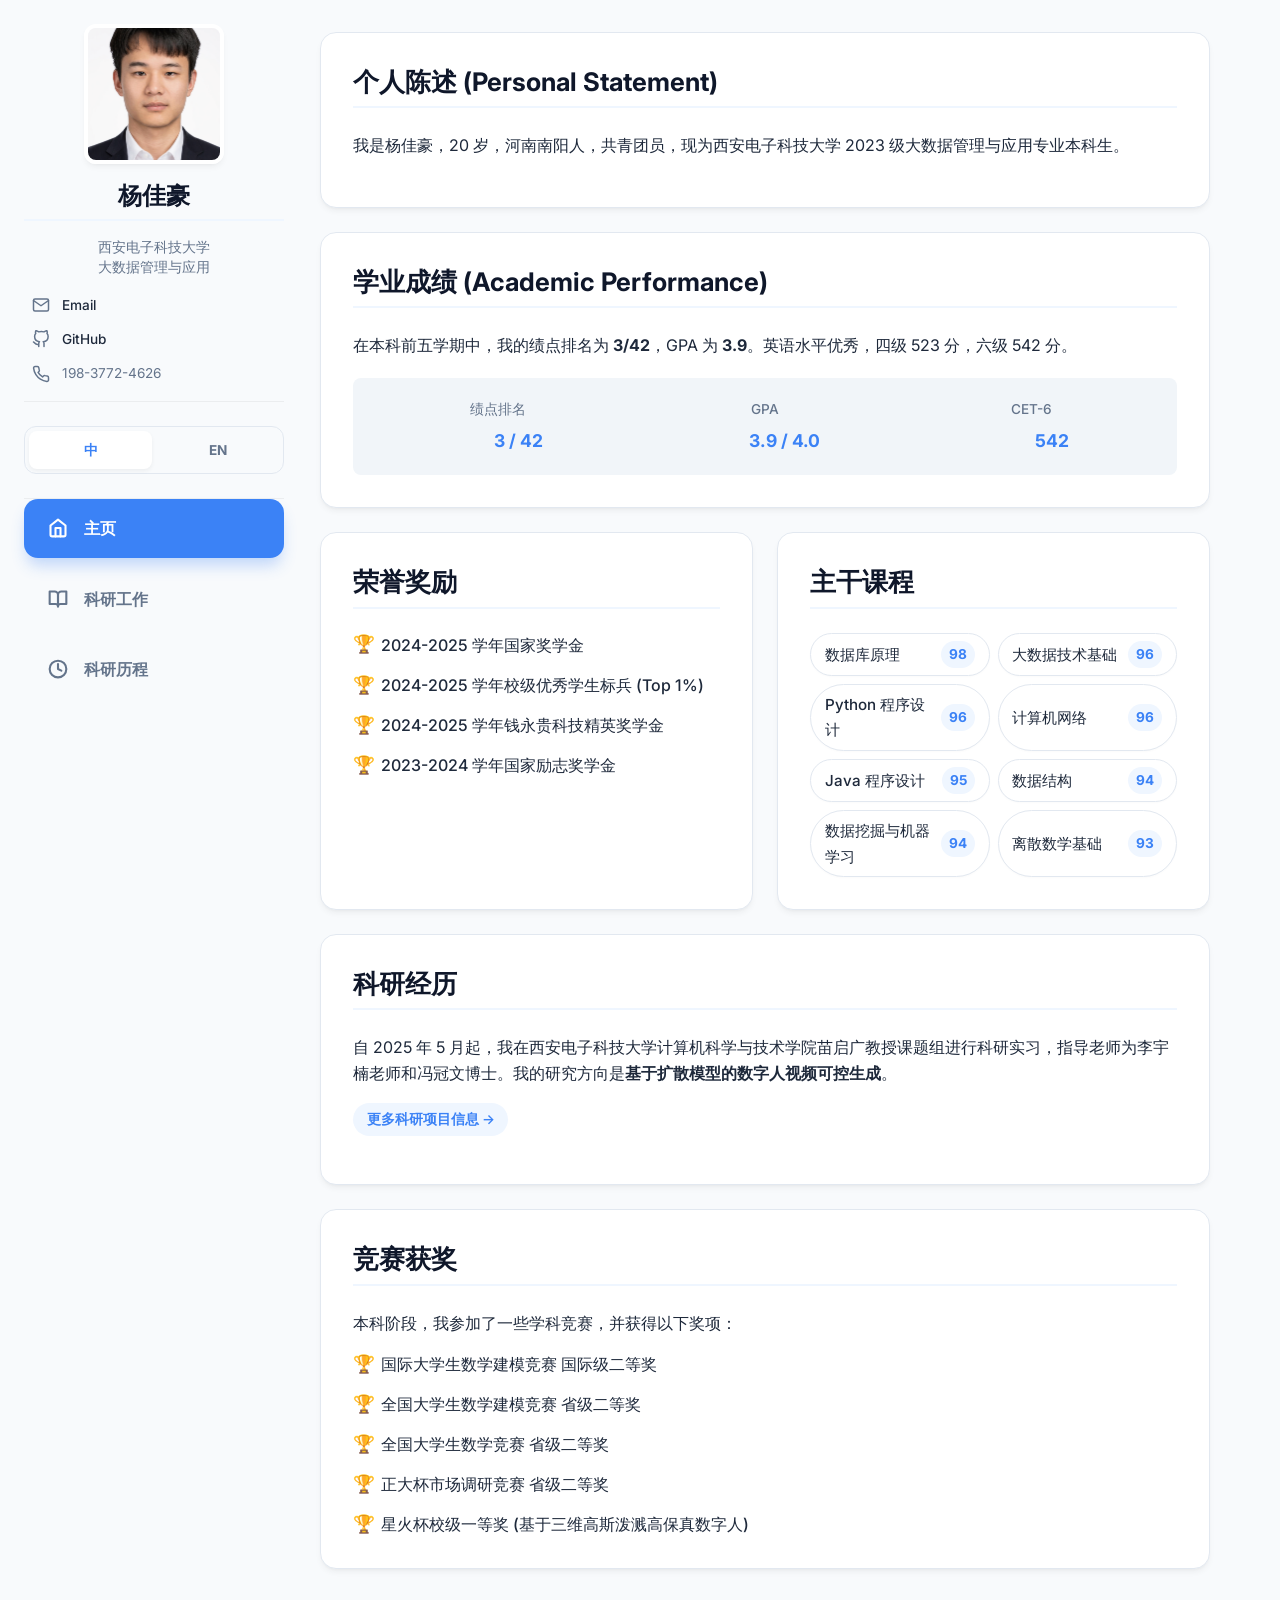
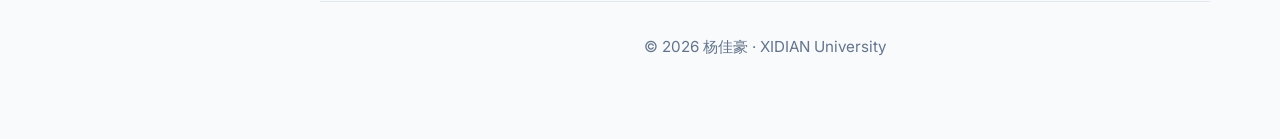
==== index.html @ 4c482006 "Simplify competition introduction text" ====
<!DOCTYPE html>
<html lang="zh-CN">

<head>
  <meta charset="UTF-8">
  <meta name="viewport" content="width=device-width, initial-scale=1.0">
  <meta name="description" content="杨佳豪 (Jiahao Yang) 的个人主页 - 西安电子科技大学本科生，研究方向：扩散模型与数字人生成。">
  <title>杨佳豪 (Jiahao Yang) | 个人主页</title>
  <link rel="icon" href="assets/images/favicon.ico" type="image/x-icon">
  <!-- Google Fonts -->
  <link rel="preconnect" href="https://fonts.googleapis.com">
  <link rel="preconnect" href="https://fonts.gstatic.com" crossorigin>
  <link href="https://fonts.googleapis.com/css2?family=Inter:wght@400;500;600;700;800&display=swap" rel="stylesheet">
  <link rel="stylesheet" href="assets/css/style.css">
</head>

<body>
  <div class="page">
    <header class="site-header">
      <nav class="navbar" aria-label="主导航">
        <div class="sidebar-profile">
          <div class="sidebar-photo">
            <img src="assets/images/my_photo.png" alt="杨佳豪 (Jiahao Yang)">
          </div>
          <h2 class="sidebar-name">
            <span lang="zh-CN">杨佳豪</span>
            <span lang="en">Jiahao Yang</span>
          </h2>
          <div class="sidebar-title">
            <span lang="zh-CN">西安电子科技大学<br>大数据管理与应用</span>
            <span lang="en">XIDIAN University<br>Big Data Management and Application</span>
          </div>

          <ul class="sidebar-contact">
            <li>
              <svg viewBox="0 0 24 24" fill="none" stroke="currentColor" stroke-width="2" stroke-linecap="round"
                stroke-linejoin="round">
                <path d="M4 4h16c1.1 0 2 .9 2 2v12c0 1.1-.9 2-2 2H4c-1.1 0-2-.9-2-2V6c0-1.1.9-2 2-2z"></path>
                <polyline points="22,6 12,13 2,6"></polyline>
              </svg>
              <a href="mailto:jhyang2369@stu.xidian.edu.cn">Email</a>
            </li>
            <li>
              <svg viewBox="0 0 24 24" fill="none" stroke="currentColor" stroke-width="2" stroke-linecap="round"
                stroke-linejoin="round">
                <path
                  d="M9 19c-5 1.5-5-2.5-7-3m14 6v-3.87a3.37 3.37 0 0 0-.94-2.61c3.14-.35 6.44-1.54 6.44-7A5.44 5.44 0 0 0 20 4.77 5.07 5.07 0 0 0 19.91 1S18.73.65 16 2.48a13.38 13.38 0 0 0-7 0C6.27.65 5.09 1 5.09 1A5.07 5.07 0 0 0 5 4.77a5.44 5.44 0 0 0-1.5 3.78c0 5.42 3.3 6.61 6.44 7A3.37 3.37 0 0 0 9 18.13V22">
                </path>
              </svg>
              <a href="https://github.com/Seeeeeeeeeeeea" target="_blank">GitHub</a>
            </li>
            <li>
              <svg viewBox="0 0 24 24" fill="none" stroke="currentColor" stroke-width="2" stroke-linecap="round"
                stroke-linejoin="round">
                <path
                  d="M22 16.92v3a2 2 0 0 1-2.18 2 19.79 19.79 0 0 1-8.63-3.07 19.5 19.5 0 0 1-6-6 19.79 19.79 0 0 1-3.07-8.67A2 2 0 0 1 4.11 2h3a2 2 0 0 1 2 1.72 12.81 12.81 0 0 0 .62 2.81 2 2 0 0 1-.45 2.11L8.09 9.91a16 16 0 0 0 6 6l1.27-1.27a2 2 0 0 1 2.11-.45 12.84 12.84 0 0 0 2.81.62A2 2 0 0 1 22 16.92z">
                </path>
              </svg>
              <span>198-3772-4626</span>
            </li>
          </ul>

          <div class="lang-toggle-wrapper">
            <div class="lang-toggle">
              <div class="lang-option active" data-lang="zh-CN">中</div>
              <div class="lang-option" data-lang="en">EN</div>
            </div>
          </div>
        </div>

        <button class="nav-toggle" type="button" aria-expanded="false" aria-controls="primary-menu">
          <span class="sr-only">Toggle menu</span>
          <span class="nav-toggle-line"></span>
          <span class="nav-toggle-line"></span>
          <span class="nav-toggle-line"></span>
        </button>

        <ul class="nav-menu" id="primary-menu">
          <li>
            <a href="index.html" aria-current="page">
              <svg viewBox="0 0 24 24" fill="none" stroke="currentColor" stroke-width="2" stroke-linecap="round"
                stroke-linejoin="round">
                <path d="M3 9l9-7 9 7v11a2 2 0 0 1-2 2H5a2 2 0 0 1-2-2z"></path>
                <polyline points="9 22 9 12 15 12 15 22"></polyline>
              </svg>
              <span lang="zh-CN">主页</span><span lang="en">Home</span>
            </a>
          </li>
          <li>
            <a href="research.html">
              <svg viewBox="0 0 24 24" fill="none" stroke="currentColor" stroke-width="2" stroke-linecap="round"
                stroke-linejoin="round">
                <path d="M2 3h6a4 4 0 0 1 4 4v14a3 3 0 0 0-3-3H2z"></path>
                <path d="M22 3h-6a4 4 0 0 0-4 4v14a3 3 0 0 1 3-3h7z"></path>
              </svg>
              <span lang="zh-CN">科研工作</span><span lang="en">Research</span>
            </a>
          </li>
          <li>
            <a href="journey.html">
              <svg viewBox="0 0 24 24" fill="none" stroke="currentColor" stroke-width="2" stroke-linecap="round"
                stroke-linejoin="round">
                <circle cx="12" cy="12" r="10"></circle>
                <polyline points="12 6 12 12 16 14"></polyline>
              </svg>
              <span lang="zh-CN">科研历程</span><span lang="en">Journey</span>
            </a>
          </li>
        </ul>
      </nav>
    </header>

    <main>
      <!-- Statement / Intro -->
      <section class="card">
        <h2 lang="zh-CN">个人陈述 (Personal Statement)</h2>
        <h2 lang="en">Personal Statement</h2>

        <div lang="zh-CN">
          <p>我是杨佳豪，20 岁，河南南阳人，共青团员，现为西安电子科技大学 2023 级大数据管理与应用专业本科生。</p>
        </div>
        <div lang="en">
          <p>I am Jiahao Yang, a 20-year-old student from Nanyang, Henan, and a proud member of the Communist Youth
            League. I am currently an undergraduate student in the Class of 2023, majoring in Big Data Management and
            Application at XIDIAN University.</p>
        </div>
      </section>

      <!-- Academic Performance -->
      <section class="card">
        <h2 lang="zh-CN">学业成绩 (Academic Performance)</h2>
        <h2 lang="en">Academic Performance</h2>

        <div lang="zh-CN">
          <p>在本科前五学期中，我的绩点排名为 <strong>3/42</strong>，GPA 为 <strong>3.9</strong>。英语水平优秀，四级 523 分，六级 542 分。</p>
        </div>
        <div lang="en">
          <p>During my first five semesters, I ranked <strong>3rd out of 42</strong> students in my major, with a GPA of
            <strong>3.9</strong>. I have demonstrated strong English proficiency with scores of 523 in CET-4 and 542 in
            CET-6.</p>
        </div>

        <dl class="metric-list">
          <div>
            <dt lang="zh-CN">绩点排名</dt>
            <dt lang="en">Ranking</dt>
            <dd>3 / 42</dd>
          </div>
          <div>
            <dt lang="zh-CN">GPA</dt>
            <dt lang="en">GPA</dt>
            <dd>3.9 / 4.0</dd>
          </div>
          <div>
            <dt lang="zh-CN">CET-6</dt>
            <dt lang="en">CET-6</dt>
            <dd>542</dd>
          </div>
        </dl>
      </section>

      <div class="grid-layout">
        <!-- Honors -->
        <section class="card">
          <h2 lang="zh-CN">荣誉奖励</h2>
          <h2 lang="en">Honors & Awards</h2>
          <ul class="icon-list">
            <li>
              <span lang="zh-CN">2024-2025 学年国家奖学金</span>
              <span lang="en">National Scholarship (2024-2025)</span>
            </li>
            <li>
              <span lang="zh-CN">2024-2025 学年校级优秀学生标兵 (Top 1%)</span>
              <span lang="en">Outstanding Student Exemplar (Top 1%, 2024-2025)</span>
            </li>
            <li>
              <span lang="zh-CN">2024-2025 学年钱永贵科技精英奖学金</span>
              <span lang="en">Qian Yonggui Science & Tech Elite Scholarship</span>
            </li>
            <li>
              <span lang="zh-CN">2023-2024 学年国家励志奖学金</span>
              <span lang="en">National Encouragement Scholarship (2023-2024)</span>
            </li>
          </ul>
        </section>

        <!-- Courses -->
        <section class="card">
          <h2 lang="zh-CN">主干课程</h2>
          <h2 lang="en">Core Courses</h2>
          <ul class="highlight-tags" style="display: grid; grid-template-columns: 1fr 1fr; gap: 0.5rem;">
            <li><span lang="zh-CN">数据库原理</span><span lang="en">Principles of Database Systems</span> <span class="score">98</span></li>
            <li><span lang="zh-CN">大数据技术基础</span><span lang="en">Fundamentals of Big Data Technology</span> <span class="score">96</span></li>
            <li><span lang="zh-CN">Python 程序设计</span><span lang="en">Python Programming</span> <span class="score">96</span></li>
            <li><span lang="zh-CN">计算机网络</span><span lang="en">Computer Networks</span> <span class="score">96</span></li>
            <li><span lang="zh-CN">Java 程序设计</span><span lang="en">Java Programming</span> <span class="score">95</span></li>
            <li><span lang="zh-CN">数据结构</span><span lang="en">Data Structures</span> <span class="score">94</span></li>
            <li><span lang="zh-CN">数据挖掘与机器学习</span><span lang="en">Data Mining and Machine Learning</span> <span class="score">94</span></li>
            <li><span lang="zh-CN">离散数学基础</span><span lang="en">Fundamentals of Discrete Mathematics</span> <span class="score">93</span></li>
          </ul>
        </section>
      </div>

      <!-- Research -->
      <section class="card">
        <h2 lang="zh-CN">科研经历</h2>
        <h2 lang="en">Research Experience</h2>
        <div lang="zh-CN">
          <p>自 2025 年 5 月起，我在西安电子科技大学计算机科学与技术学院苗启广教授课题组进行科研实习，指导老师为李宇楠老师和冯冠文博士。我的研究方向是<strong>基于扩散模型的数字人视频可控生成</strong>。</p>
          <a href="research.html" class="badge">更多科研项目信息 →</a>
        </div>
        <div lang="en">
          <p>Since May 2025, I have been conducting research as an intern in Professor Qiguang Miao's research group at
            the School of Computer Science and Technology, XIDIAN University. Under the guidance of Mr. Yunan Li and Dr.
            Guanwen Feng, my research focuses on <strong>controllable digital human video generation based on diffusion models</strong>.
          </p>
          <a href="research.html" class="badge">More Research Projects →</a>
        </div>
      </section>

      <!-- Competitions -->
      <section class="card">
        <h2 lang="zh-CN">竞赛获奖</h2>
        <h2 lang="en">Competitions</h2>
        <div lang="zh-CN">
          <p>本科阶段，我参加了一些学科竞赛，并获得以下奖项：</p>
        </div>
        <div lang="en">
          <p>During my undergraduate studies, I have participated in several academic competitions and received the following awards:</p>
        </div>
        <ul class="icon-list">
          <li>
            <span lang="zh-CN">国际大学生数学建模竞赛 国际级二等奖</span>
            <span lang="en">MCM/ICM - Honorable Mention</span>
          </li>
          <li>
            <span lang="zh-CN">全国大学生数学建模竞赛 省级二等奖</span>
            <span lang="en">CUMCM - Second Prize (Provincial)</span>
          </li>
          <li>
            <span lang="zh-CN">全国大学生数学竞赛 省级二等奖</span>
            <span lang="en">National Undergraduate Mathematics Competition - Second Prize (Provincial)</span>
          </li>
          <li>
            <span lang="zh-CN">正大杯市场调研竞赛 省级二等奖</span>
            <span lang="en">"Zhengda Cup" Market Research Competition - Second Prize (Provincial)</span>
          </li>
          <li>
            <span lang="zh-CN">星火杯校级一等奖 (基于三维高斯泼溅高保真数字人)</span>
            <span lang="en">"Spark Cup" First Prize (High-fidelity Digital Human based on 3DGS)</span>
          </li>
        </ul>
      </section>
    </main>

    <footer class="site-footer">
      <p>&copy; <span id="current-year">2026</span> <span lang="zh-CN">杨佳豪</span><span lang="en">Jiahao Yang</span> ·
        XIDIAN University</p>
    </footer>
  </div>

  <script src="assets/js/main.js"></script>
</body>

</html>
---- assets/css/style.css ----
:root {
  --color-bg: #f8fafc;
  --color-paper: #ffffff;
  --color-text: #1e293b;
  --color-muted: #64748b;
  --color-border: #e2e8f0;
  --color-link: #2563eb;
  --color-link-hover: #1d4ed8;
  --color-soft: #f1f5f9;
  --color-accent: #3b82f6;
  --color-accent-light: #eff6ff;
  --font-sans: "Inter", -apple-system, BlinkMacSystemFont, "Segoe UI", "PingFang SC", "Microsoft YaHei", sans-serif;
  --container-width: 1400px;
  --radius: 16px;
  --radius-sm: 8px;
  --shadow: 0 4px 6px -1px rgb(0 0 0 / 0.05), 0 2px 4px -2px rgb(0 0 0 / 0.05);
  --shadow-hover: 0 10px 15px -3px rgb(0 0 0 / 0.1), 0 4px 6px -4px rgb(0 0 0 / 0.1);
  --transition: all 0.3s cubic-bezier(0.4, 0, 0.2, 1);
}

/* Language Switching */
[lang="en"], [lang="en-US"] { display: none !important; }
body.lang-en [lang="en"], body.lang-en [lang="en-US"] { display: initial !important; }
body.lang-en [lang="zh-CN"] { display: none !important; }

/* Global SVG defaults */
svg {
  width: 1.25rem;
  height: 1.25rem;
  vertical-align: middle;
  flex-shrink: 0;
  stroke-width: 2;
}

.lang-toggle-wrapper {
  width: 100%;
  margin-top: auto;
  padding-top: 1.5rem;
  border-top: 1px solid rgba(0, 0, 0, 0.05);
}

.lang-toggle {
  display: flex;
  background: var(--color-bg);
  padding: 4px;
  border-radius: 12px;
  gap: 4px;
  cursor: pointer;
  border: 1px solid var(--color-border);
}

.lang-option {
  flex: 1;
  padding: 8px 12px;
  border-radius: 8px;
  font-size: 0.85rem;
  font-weight: 700;
  text-align: center;
  transition: var(--transition);
  color: var(--color-muted);
  min-width: 45px;
}

.lang-option.active {
  background: var(--color-paper);
  color: var(--color-accent);
  box-shadow: 0 2px 4px rgba(0, 0, 0, 0.05);
}

* {
  box-sizing: border-box;
}

html {
  scroll-behavior: smooth;
}

body {
  margin: 0;
  background: var(--color-bg);
  color: var(--color-text);
  font-family: var(--font-sans);
  font-size: 16px;
  line-height: 1.65;
}

a {
  color: var(--color-link);
  text-decoration: none;
  transition: var(--transition);
}

a:hover {
  color: var(--color-link-hover);
}

h1, h2, h3 {
  margin: 0;
  line-height: 1.3;
  font-weight: 700;
  color: #0f172a;
}

h1 { font-size: 2.25rem; letter-spacing: -0.02em; }
h2 { font-size: 1.6rem; margin-bottom: 1.5rem; border-bottom: 2px solid var(--color-accent-light); padding-bottom: 0.5rem; display: inline-block; width: 100%; }
h3 { font-size: 1.25rem; color: var(--color-accent); margin-bottom: 1rem; }

p { margin: 0 0 1rem; }

ul, dl, figure { margin: 0; padding: 0; }

img {
  display: block;
  max-width: 100%;
}

.page {
  margin-left: 280px;
  width: calc(100% - 310px);
  max-width: var(--container-width);
  padding: 2rem 2.5rem 4rem;
}

.sr-only {
  position: absolute;
  width: 1px;
  height: 1px;
  padding: 0;
  margin: -1px;
  overflow: hidden;
  clip: rect(0, 0, 0, 0);
  border: 0;
}

/* Card Style */
.card {
  background: var(--color-paper);
  border: 1px solid var(--color-border);
  border-radius: var(--radius);
  padding: 2rem;
  box-shadow: var(--shadow);
  margin-bottom: 1.5rem;
  transition: var(--transition);
  animation: fadeIn 0.6s ease-out both;
}

@keyframes fadeIn {
  from { opacity: 0; transform: translateY(10px); }
  to { opacity: 1; transform: translateY(0); }
}

.hover-card:hover {
  transform: translateY(-2px);
  box-shadow: var(--shadow-hover);
  border-color: #cbd5e1;
}

/* Sidebar Layout & Header */
.site-header {
  position: fixed;
  left: 1.5rem;
  top: 1.5rem;
  bottom: 1.5rem;
  width: 260px;
  z-index: 100;
  transition: var(--transition);
}

  align-items: stretch; /* Stretch children to fill width */
  justify-content: flex-start;
  overflow-y: auto;
  scrollbar-width: none; /* Hide for Firefox */
  -ms-overflow-style: none; /* Hide for IE/Edge */
  gap: 2rem; /* Consistent spacing between sections */
}

.navbar::-webkit-scrollbar {
  display: none; /* Hide for Chrome/Safari */
}

/* Sidebar Profile */
.sidebar-profile {
  text-align: center;
  width: 100%;
  margin-bottom: 0;
  padding-bottom: 1.5rem;
  border-bottom: 1px solid rgba(0, 0, 0, 0.05);
  display: flex;
  flex-direction: column;
  gap: 1rem;
}

.sidebar-photo {
  width: 140px;
  height: 140px;
  margin: 0 auto;
  border-radius: 12px;
  border: 4px solid #fff;
  box-shadow: var(--shadow);
  overflow: hidden;
  transition: var(--transition);
  flex-shrink: 0;
}

.sidebar-photo img {
  width: 100%;
  height: 100%;
  object-fit: cover;
}

.sidebar-photo:hover {
  transform: scale(1.05);
  box-shadow: var(--shadow-hover);
}

.sidebar-name {
  font-size: 1.5rem;
  font-weight: 800;
  color: #0f172a;
  margin: 0;
}

.sidebar-title {
  font-size: 0.9rem;
  color: var(--color-muted);
  font-weight: 500;
  line-height: 1.4;
  margin: 0;
}

.sidebar-contact {
  display: flex;
  flex-direction: column;
  gap: 0.75rem;
  list-style: none;
  text-align: left;
  padding: 0 0.5rem;
}

.sidebar-contact li {
  display: flex;
  align-items: center;
  gap: 0.75rem;
  font-size: 0.85rem;
  color: var(--color-muted);
}

.sidebar-contact svg {
  width: 18px;
  height: 18px;
  stroke: var(--color-muted);
}

.sidebar-contact a {
  color: var(--color-text);
  font-weight: 500;
}

.sidebar-contact a:hover {
  color: var(--color-accent);
}

.nav-menu {
  display: flex;
  flex-direction: column;
  gap: 0.75rem;
  list-style: none;
  width: 100%;
}

.nav-menu li {
  width: 100%;
}

.nav-menu a {
  display: flex;
  align-items: center;
  gap: 1rem;
  color: var(--color-muted);
  font-weight: 600;
  padding: 1rem 1.5rem;
  border-radius: 14px;
  font-size: 1rem;
  transition: var(--transition);
}

.nav-menu a svg {
  width: 20px;
  height: 20px;
  stroke-width: 2.5;
}

.nav-menu a:hover,
.nav-menu a[aria-current="page"] {
  background: var(--color-accent);
  color: #fff;
  box-shadow: 0 10px 15px -3px rgba(59, 130, 246, 0.3);
}

.nav-menu a[aria-current="page"] svg {
  stroke: #fff;
}

/* Profile Section */
/* Remove old profile styles */
.profile-header, .profile-title, .profile-desc, .contact-inline, .profile-photo {
  display: none;
}

.contact-inline li {
  display: flex;
  align-items: center;
  gap: 0.5rem;
  color: var(--color-muted);
  font-size: 0.95rem;
}

.contact-inline a {
  color: var(--color-text);
  font-weight: 500;
}

.contact-inline a:hover {
  color: var(--color-accent);
}

.contact-inline svg {
  color: var(--color-muted);
}

.profile-photo {
  flex-shrink: 0;
}

.profile-photo img {
  width: 180px;
  height: auto;
  border-radius: var(--radius-sm);
  border: 4px solid var(--color-paper);
  box-shadow: 0 10px 25px -5px rgba(0, 0, 0, 0.1), 0 8px 10px -6px rgba(0, 0, 0, 0.1);
  transition: var(--transition);
}

.profile-photo img:hover {
  transform: rotate(2deg) scale(1.05);
  box-shadow: 0 20px 25px -5px rgba(0, 0, 0, 0.1), 0 10px 10px -5px rgba(0, 0, 0, 0.04);
}

/* Grids & Layouts */
.grid-layout {
  display: grid;
  grid-template-columns: repeat(auto-fit, minmax(400px, 1fr));
  gap: 1.5rem;
  align-items: stretch;
  margin-bottom: 1.5rem;
}

.grid-layout .card {
  margin-bottom: 0; /* Let grid gap handle spacing */
}

.info-list {
  display: flex;
  flex-direction: column;
  gap: 0.85rem;
}

.info-list div {
  display: flex;
  justify-content: space-between;
  padding-bottom: 0.5rem;
  border-bottom: 1px dashed var(--color-border);
}

.info-list div:last-child {
  border-bottom: none;
  padding-bottom: 0;
}

.info-list dt {
  color: var(--color-muted);
  font-weight: 500;
}

.info-list dd {
  font-weight: 600;
  color: var(--color-text);
  text-align: right;
}

/* Education List */
.entry-head {
  display: flex;
  justify-content: space-between;
  align-items: baseline;
  margin-bottom: 0.75rem;
}

.education-line span {
  color: var(--color-muted);
  font-weight: 500;
}

.date {
  font-size: 0.85rem;
  color: var(--color-muted);
  background: var(--color-soft);
  padding: 0.25rem 0.75rem;
  border-radius: 999px;
  font-weight: 600;
}

.metric-list {
  display: grid;
  grid-template-columns: repeat(3, 1fr);
  gap: 1rem;
  margin-top: 1.25rem;
  background: var(--color-soft);
  padding: 1.25rem;
  border-radius: var(--radius-sm);
}

.metric-list div {
  display: flex;
  flex-direction: column;
  align-items: center;
  text-align: center;
}

.metric-list dt {
  font-size: 0.85rem;
  color: var(--color-muted);
  margin-bottom: 0.35rem;
  font-weight: 500;
}

.metric-list dd {
  font-weight: 700;
  color: var(--color-accent);
  font-size: 1.1rem;
}

/* Tags */
.tag-list {
  display: flex;
  flex-wrap: wrap;
  gap: 0.75rem;
  list-style: none;
}

.course-layout {
  display: grid;
  grid-template-columns: repeat(auto-fill, minmax(240px, 1fr));
  gap: 1rem;
}

.highlight-tags li {
  display: flex;
  align-items: center;
  justify-content: space-between;
  background: var(--color-paper);
  border: 1px solid var(--color-border);
  padding: 0.45rem 0.85rem;
  border-radius: 999px;
  font-weight: 500;
  font-size: 0.95rem;
  box-shadow: 0 1px 2px rgba(0,0,0,0.02);
  transition: var(--transition);
}

.highlight-tags li:hover {
  border-color: #cbd5e1;
  transform: translateY(-1px);
}

.highlight-tags .score {
  margin-left: 0.6rem;
  color: var(--color-accent);
  font-weight: 700;
  background: var(--color-accent-light);
  padding: 0.15rem 0.5rem;
  border-radius: 999px;
  font-size: 0.85rem;
}

/* Icon Lists for Awards */
.icon-list {
  list-style: none;
  display: grid;
  grid-template-columns: 1fr;
  gap: 1rem;
}

.icon-list li {
  display: flex;
  align-items: flex-start;
  position: relative;
  padding-left: 1.75rem;
  color: var(--color-text);
  font-weight: 500;
  line-height: 1.5;
}

.icon-list li::before {
  content: '🏆';
  position: absolute;
  left: 0;
  top: -1px;
  font-size: 1.1rem;
}

/* Research Page Specifics */
.page-title {
  text-align: center;
  margin-bottom: 3.5rem;
  margin-top: 1rem;
}

.page-title h1 {
  font-size: 2.5rem;
  margin-bottom: 1rem;
  letter-spacing: -0.5px;
}

.page-title p {
  font-size: 1.15rem;
  color: var(--color-muted);
  max-width: 650px;
  margin: 0 auto;
  line-height: 1.7;
}

.research-grid {
  display: grid;
  grid-template-columns: repeat(3, 1fr);
  gap: 1.5rem;
}

.research-item {
  background: var(--color-bg);
  padding: 1.75rem;
  border-radius: var(--radius-sm);
  text-align: center;
  border: 1px solid var(--color-border);
  transition: var(--transition);
}

.research-item:hover {
  background: var(--color-paper);
  box-shadow: var(--shadow);
  border-color: transparent;
}

.research-item .icon-box {
  font-size: 2.5rem;
  margin-bottom: 1.25rem;
}

.research-item h3 {
  margin-bottom: 0.75rem;
  font-size: 1.1rem;
}

.research-item p {
  color: var(--color-muted);
  font-size: 0.95rem;
  margin: 0;
}

.badge {
  display: inline-block;
  background: var(--color-accent-light);
  color: var(--color-accent);
  padding: 0.35rem 0.85rem;
  border-radius: 999px;
  font-size: 0.85rem;
  font-weight: 600;
  margin-bottom: 1rem;
}

.desc {
  color: var(--color-text);
  margin-bottom: 1.25rem;
  font-size: 1rem;
}

.contribution {
  background: var(--color-bg);
  padding: 1.25rem;
  border-radius: var(--radius-sm);
  font-size: 0.95rem;
  line-height: 1.6;
}

/* Journey Layout */
.journey-container {
  display: grid;
  grid-template-columns: 2fr 1fr;
  gap: 2.5rem;
}

.timeline {
  position: relative;
  padding-left: 2rem;
}

.timeline::before {
  content: '';
  position: absolute;
  left: 0;
  top: 0;
  bottom: 0;
  width: 2px;
  background: linear-gradient(to bottom, var(--color-border) 0%, var(--color-border) 90%, transparent 100%);
}

.timeline-item {
  position: relative;
  margin-bottom: 2.5rem;
}

.timeline-item:last-child {
  margin-bottom: 0;
}

.timeline-marker {
  position: absolute;
  left: -2.35rem;
  top: 1.5rem;
  width: 14px;
  height: 14px;
  border-radius: 50%;
  background: var(--color-accent);
  border: 3px solid var(--color-paper);
  box-shadow: 0 0 0 3px var(--color-accent-light);
  z-index: 2;
}

.timeline-content {
  padding: 1.5rem;
}

.timeline-content time {
  display: inline-block;
  font-weight: 600;
  color: var(--color-accent);
  margin-bottom: 0.75rem;
  font-size: 0.9rem;
  text-transform: uppercase;
  letter-spacing: 0.5px;
}

.timeline-content h3 {
  margin-bottom: 0.75rem;
}

.bg-accent {
  background: #0f172a;
  color: var(--color-paper);
  border: none;
}

.bg-accent h3 {
  color: var(--color-paper);
  border-bottom: 1px solid rgba(255, 255, 255, 0.1);
  padding-bottom: 1rem;
  margin-bottom: 1.25rem;
}

.skills-list {
  list-style: none;
  display: flex;
  flex-direction: column;
  gap: 1.25rem;
}

.skills-list li {
  display: flex;
  flex-direction: column;
}

.skills-list strong {
  color: #60a5fa; /* light blue */
  margin-bottom: 0.35rem;
  font-size: 1.05rem;
}

.skills-list span {
  font-size: 0.95rem;
  color: #94a3b8; /* slate-400 */
  line-height: 1.5;
}

.site-footer {
  text-align: center;
  color: var(--color-muted);
  border-top: 1px solid var(--color-border);
  padding-top: 2rem;
  margin-top: 2rem;
  font-size: 0.95rem;
}

/* Responsive */
.nav-toggle {
  display: none;
  background: none;
  border: none;
  cursor: pointer;
  padding: 0.5rem;
  z-index: 60;
}

.nav-toggle-line {
  display: block;
  width: 24px;
  height: 2px;
  background: var(--color-text);
  margin: 5px 0;
  transition: var(--transition);
  border-radius: 2px;
}

@media (max-width: 900px) {
  .journey-container, .grid-layout {
    grid-template-columns: 1fr;
  }
  .course-layout {
    grid-template-columns: repeat(2, 1fr);
  }
}

@media (max-width: 480px) {
  .course-layout {
    grid-template-columns: repeat(2, 1fr);
  }
}

@media (max-width: 1024px) {
  .site-header {
    position: relative;
    top: 0;
    left: 0;
    right: 0;
    width: 100%;
    height: auto;
    margin-bottom: 1.5rem;
  }

  .navbar {
    flex-direction: column;
    padding: 1.5rem;
    border-radius: 0 0 24px 24px;
    height: auto;
  }

  .sidebar-profile {
    margin-bottom: 1rem;
    padding-bottom: 1rem;
  }

  .sidebar-photo {
    width: 100px;
    height: 100px;
  }

  .nav-menu {
    display: none;
  }

  .nav-menu.is-open {
    display: flex;
  }

  .page {
    margin-left: auto;
    width: min(100% - 2rem, var(--container-width));
    padding-top: 0;
  }
}
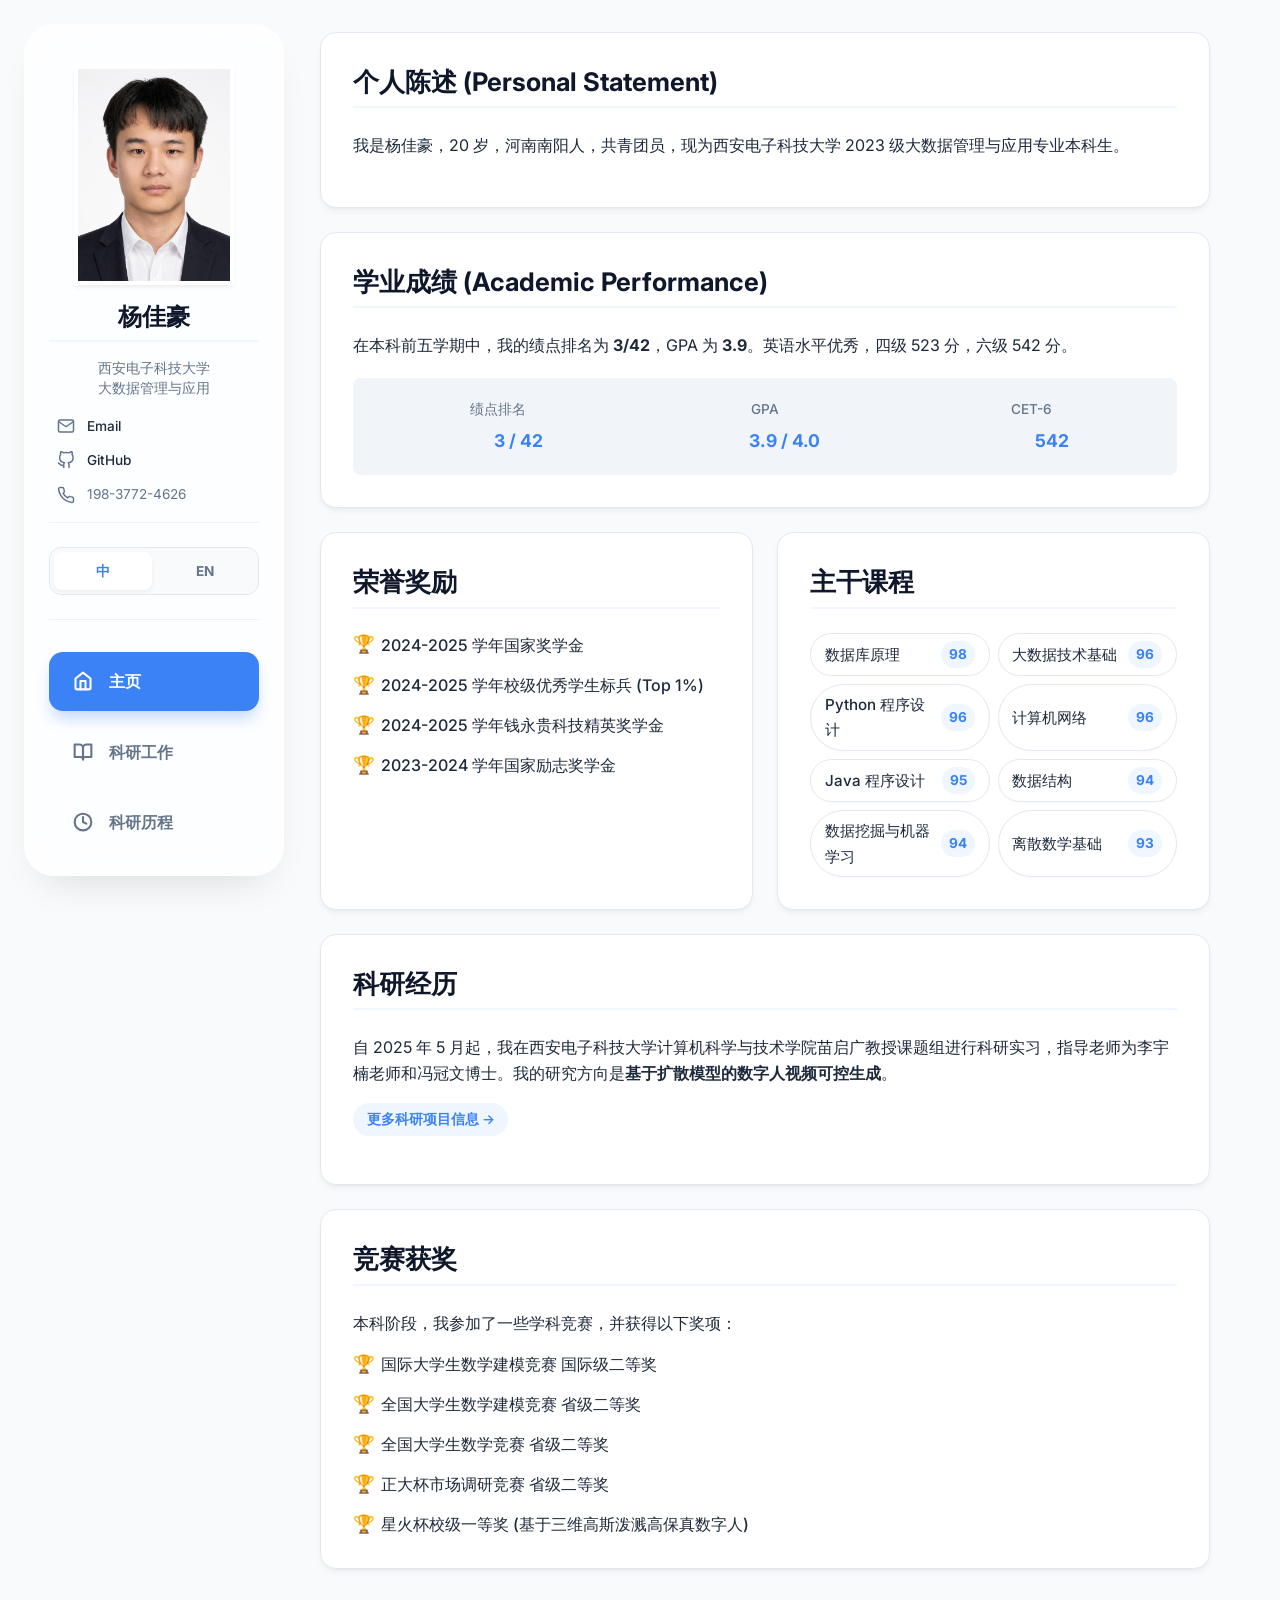
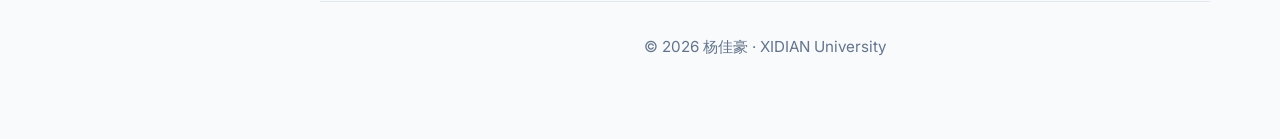
==== commit 954dbe71: "Restore all pages with clean encoding and fix sidebar layout" ====
--- a/index.html
+++ b/index.html
@@ -1,19 +1,17 @@
 <!DOCTYPE html>
 <html lang="zh-CN">
-
 <head>
   <meta charset="UTF-8">
   <meta name="viewport" content="width=device-width, initial-scale=1.0">
-  <meta name="description" content="杨佳豪 (Jiahao Yang) 的个人主页 - 西安电子科技大学本科生，研究方向：扩散模型与数字人生成。">
+  <meta name="description" content="杨佳豪 (Jiahao Yang) 的个人主页 - 西安电子科技大学本科生，研究方向：基于扩散模型的数字人视频可控生成。">
   <title>杨佳豪 (Jiahao Yang) | 个人主页</title>
   <link rel="icon" href="assets/images/favicon.ico" type="image/x-icon">
   <!-- Google Fonts -->
   <link rel="preconnect" href="https://fonts.googleapis.com">
   <link rel="preconnect" href="https://fonts.gstatic.com" crossorigin>
   <link href="https://fonts.googleapis.com/css2?family=Inter:wght@400;500;600;700;800&display=swap" rel="stylesheet">
-  <link rel="stylesheet" href="assets/css/style.css">
+  <link rel="stylesheet" href="assets/css/style.css?v=1.1">
 </head>
-
 <body>
   <div class="page">
     <header class="site-header">
@@ -30,32 +28,18 @@
             <span lang="zh-CN">西安电子科技大学<br>大数据管理与应用</span>
             <span lang="en">XIDIAN University<br>Big Data Management and Application</span>
           </div>
-
+          
           <ul class="sidebar-contact">
             <li>
-              <svg viewBox="0 0 24 24" fill="none" stroke="currentColor" stroke-width="2" stroke-linecap="round"
-                stroke-linejoin="round">
-                <path d="M4 4h16c1.1 0 2 .9 2 2v12c0 1.1-.9 2-2 2H4c-1.1 0-2-.9-2-2V6c0-1.1.9-2 2-2z"></path>
-                <polyline points="22,6 12,13 2,6"></polyline>
-              </svg>
+              <svg viewBox="0 0 24 24" fill="none" stroke="currentColor" stroke-width="2" stroke-linecap="round" stroke-linejoin="round"><path d="M4 4h16c1.1 0 2 .9 2 2v12c0 1.1-.9 2-2 2H4c-1.1 0-2-.9-2-2V6c0-1.1.9-2 2-2z"></path><polyline points="22,6 12,13 2,6"></polyline></svg>
               <a href="mailto:jhyang2369@stu.xidian.edu.cn">Email</a>
             </li>
             <li>
-              <svg viewBox="0 0 24 24" fill="none" stroke="currentColor" stroke-width="2" stroke-linecap="round"
-                stroke-linejoin="round">
-                <path
-                  d="M9 19c-5 1.5-5-2.5-7-3m14 6v-3.87a3.37 3.37 0 0 0-.94-2.61c3.14-.35 6.44-1.54 6.44-7A5.44 5.44 0 0 0 20 4.77 5.07 5.07 0 0 0 19.91 1S18.73.65 16 2.48a13.38 13.38 0 0 0-7 0C6.27.65 5.09 1 5.09 1A5.07 5.07 0 0 0 5 4.77a5.44 5.44 0 0 0-1.5 3.78c0 5.42 3.3 6.61 6.44 7A3.37 3.37 0 0 0 9 18.13V22">
-                </path>
-              </svg>
+              <svg viewBox="0 0 24 24" fill="none" stroke="currentColor" stroke-width="2" stroke-linecap="round" stroke-linejoin="round"><path d="M9 19c-5 1.5-5-2.5-7-3m14 6v-3.87a3.37 3.37 0 0 0-.94-2.61c3.14-.35 6.44-1.54 6.44-7A5.44 5.44 0 0 0 20 4.77 5.07 5.07 0 0 0 19.91 1S18.73.65 16 2.48a13.38 13.38 0 0 0-7 0C6.27.65 5.09 1 5.09 1A5.07 5.07 0 0 0 5 4.77a5.44 5.44 0 0 0-1.5 3.78c0 5.42 3.3 6.61 6.44 7A3.37 3.37 0 0 0 9 18.13V22"></path></svg>
               <a href="https://github.com/Seeeeeeeeeeeea" target="_blank">GitHub</a>
             </li>
             <li>
-              <svg viewBox="0 0 24 24" fill="none" stroke="currentColor" stroke-width="2" stroke-linecap="round"
-                stroke-linejoin="round">
-                <path
-                  d="M22 16.92v3a2 2 0 0 1-2.18 2 19.79 19.79 0 0 1-8.63-3.07 19.5 19.5 0 0 1-6-6 19.79 19.79 0 0 1-3.07-8.67A2 2 0 0 1 4.11 2h3a2 2 0 0 1 2 1.72 12.81 12.81 0 0 0 .62 2.81 2 2 0 0 1-.45 2.11L8.09 9.91a16 16 0 0 0 6 6l1.27-1.27a2 2 0 0 1 2.11-.45 12.84 12.84 0 0 0 2.81.62A2 2 0 0 1 22 16.92z">
-                </path>
-              </svg>
+              <svg viewBox="0 0 24 24" fill="none" stroke="currentColor" stroke-width="2" stroke-linecap="round" stroke-linejoin="round"><path d="M22 16.92v3a2 2 0 0 1-2.18 2 19.79 19.79 0 0 1-8.63-3.07 19.5 19.5 0 0 1-6-6 19.79 19.79 0 0 1-3.07-8.67A2 2 0 0 1 4.11 2h3a2 2 0 0 1 2 1.72 12.81 12.81 0 0 0 .62 2.81 2 2 0 0 1-.45 2.11L8.09 9.91a16 16 0 0 0 6 6l1.27-1.27a2 2 0 0 1 2.11-.45 12.84 12.84 0 0 0 2.81.62A2 2 0 0 1 22 16.92z"></path></svg>
               <span>198-3772-4626</span>
             </li>
           </ul>
@@ -78,31 +62,19 @@
         <ul class="nav-menu" id="primary-menu">
           <li>
             <a href="index.html" aria-current="page">
-              <svg viewBox="0 0 24 24" fill="none" stroke="currentColor" stroke-width="2" stroke-linecap="round"
-                stroke-linejoin="round">
-                <path d="M3 9l9-7 9 7v11a2 2 0 0 1-2 2H5a2 2 0 0 1-2-2z"></path>
-                <polyline points="9 22 9 12 15 12 15 22"></polyline>
-              </svg>
+              <svg viewBox="0 0 24 24" fill="none" stroke="currentColor" stroke-width="2" stroke-linecap="round" stroke-linejoin="round"><path d="M3 9l9-7 9 7v11a2 2 0 0 1-2 2H5a2 2 0 0 1-2-2z"></path><polyline points="9 22 9 12 15 12 15 22"></polyline></svg>
               <span lang="zh-CN">主页</span><span lang="en">Home</span>
             </a>
           </li>
           <li>
             <a href="research.html">
-              <svg viewBox="0 0 24 24" fill="none" stroke="currentColor" stroke-width="2" stroke-linecap="round"
-                stroke-linejoin="round">
-                <path d="M2 3h6a4 4 0 0 1 4 4v14a3 3 0 0 0-3-3H2z"></path>
-                <path d="M22 3h-6a4 4 0 0 0-4 4v14a3 3 0 0 1 3-3h7z"></path>
-              </svg>
+              <svg viewBox="0 0 24 24" fill="none" stroke="currentColor" stroke-width="2" stroke-linecap="round" stroke-linejoin="round"><path d="M2 3h6a4 4 0 0 1 4 4v14a3 3 0 0 0-3-3H2z"></path><path d="M22 3h-6a4 4 0 0 0-4 4v14a3 3 0 0 1 3-3h7z"></path></svg>
               <span lang="zh-CN">科研工作</span><span lang="en">Research</span>
             </a>
           </li>
           <li>
             <a href="journey.html">
-              <svg viewBox="0 0 24 24" fill="none" stroke="currentColor" stroke-width="2" stroke-linecap="round"
-                stroke-linejoin="round">
-                <circle cx="12" cy="12" r="10"></circle>
-                <polyline points="12 6 12 12 16 14"></polyline>
-              </svg>
+              <svg viewBox="0 0 24 24" fill="none" stroke="currentColor" stroke-width="2" stroke-linecap="round" stroke-linejoin="round"><circle cx="12" cy="12" r="10"></circle><polyline points="12 6 12 12 16 14"></polyline></svg>
               <span lang="zh-CN">科研历程</span><span lang="en">Journey</span>
             </a>
           </li>
@@ -115,14 +87,12 @@
       <section class="card">
         <h2 lang="zh-CN">个人陈述 (Personal Statement)</h2>
         <h2 lang="en">Personal Statement</h2>
-
+        
         <div lang="zh-CN">
           <p>我是杨佳豪，20 岁，河南南阳人，共青团员，现为西安电子科技大学 2023 级大数据管理与应用专业本科生。</p>
         </div>
         <div lang="en">
-          <p>I am Jiahao Yang, a 20-year-old student from Nanyang, Henan, and a proud member of the Communist Youth
-            League. I am currently an undergraduate student in the Class of 2023, majoring in Big Data Management and
-            Application at XIDIAN University.</p>
+          <p>I am Jiahao Yang, a 20-year-old student from Nanyang, Henan, and a proud member of the Communist Youth League. I am currently an undergraduate student in the Class of 2023, majoring in Big Data Management and Application at XIDIAN University.</p>
         </div>
       </section>
 
@@ -135,27 +105,13 @@
           <p>在本科前五学期中，我的绩点排名为 <strong>3/42</strong>，GPA 为 <strong>3.9</strong>。英语水平优秀，四级 523 分，六级 542 分。</p>
         </div>
         <div lang="en">
-          <p>During my first five semesters, I ranked <strong>3rd out of 42</strong> students in my major, with a GPA of
-            <strong>3.9</strong>. I have demonstrated strong English proficiency with scores of 523 in CET-4 and 542 in
-            CET-6.</p>
+          <p>During my first five semesters, I ranked <strong>3rd out of 42</strong> students in my major, with a GPA of <strong>3.9</strong>. I have demonstrated strong English proficiency with scores of 523 in CET-4 and 542 in CET-6.</p>
         </div>
 
         <dl class="metric-list">
-          <div>
-            <dt lang="zh-CN">绩点排名</dt>
-            <dt lang="en">Ranking</dt>
-            <dd>3 / 42</dd>
-          </div>
-          <div>
-            <dt lang="zh-CN">GPA</dt>
-            <dt lang="en">GPA</dt>
-            <dd>3.9 / 4.0</dd>
-          </div>
-          <div>
-            <dt lang="zh-CN">CET-6</dt>
-            <dt lang="en">CET-6</dt>
-            <dd>542</dd>
-          </div>
+          <div><dt lang="zh-CN">绩点排名</dt><dt lang="en">Ranking</dt><dd>3 / 42</dd></div>
+          <div><dt lang="zh-CN">GPA</dt><dt lang="en">GPA</dt><dd>3.9 / 4.0</dd></div>
+          <div><dt lang="zh-CN">CET-6</dt><dt lang="en">CET-6</dt><dd>542</dd></div>
         </dl>
       </section>
 
@@ -210,10 +166,7 @@
           <a href="research.html" class="badge">更多科研项目信息 →</a>
         </div>
         <div lang="en">
-          <p>Since May 2025, I have been conducting research as an intern in Professor Qiguang Miao's research group at
-            the School of Computer Science and Technology, XIDIAN University. Under the guidance of Mr. Yunan Li and Dr.
-            Guanwen Feng, my research focuses on <strong>controllable digital human video generation based on diffusion models</strong>.
-          </p>
+          <p>Since May 2025, I have been conducting research as an intern in Professor Qiguang Miao's research group at the School of Computer Science and Technology, XIDIAN University. Under the guidance of Mr. Yunan Li and Dr. Guanwen Feng, my research focuses on <strong>controllable digital human video generation based on diffusion models</strong>.</p>
           <a href="research.html" class="badge">More Research Projects →</a>
         </div>
       </section>
@@ -254,12 +207,10 @@
     </main>
 
     <footer class="site-footer">
-      <p>&copy; <span id="current-year">2026</span> <span lang="zh-CN">杨佳豪</span><span lang="en">Jiahao Yang</span> ·
-        XIDIAN University</p>
+      <p>&copy; <span id="current-year">2026</span> <span lang="zh-CN">杨佳豪</span><span lang="en">Jiahao Yang</span> · XIDIAN University</p>
     </footer>
   </div>
 
   <script src="assets/js/main.js"></script>
 </body>
-
 </html>
--- a/assets/css/style.css
+++ b/assets/css/style.css
@@ -166,12 +166,25 @@
   transition: var(--transition);
 }
 
-  align-items: stretch; /* Stretch children to fill width */
+.navbar {
+  display: flex;
+  flex-direction: column;
+  height: 100%;
+  padding: 2.5rem 1.5rem;
+  background: rgba(255, 255, 255, 0.75);
+  backdrop-filter: blur(30px) saturate(180%);
+  -webkit-backdrop-filter: blur(30px) saturate(180%);
+  border-radius: 30px;
+  border: 1px solid rgba(255, 255, 255, 0.4);
+  box-shadow: 
+    0 20px 40px -20px rgba(0, 0, 0, 0.15),
+    inset 0 0 30px rgba(255, 255, 255, 0.5);
+  align-items: stretch;
   justify-content: flex-start;
   overflow-y: auto;
-  scrollbar-width: none; /* Hide for Firefox */
-  -ms-overflow-style: none; /* Hide for IE/Edge */
-  gap: 2rem; /* Consistent spacing between sections */
+  scrollbar-width: none;
+  -ms-overflow-style: none;
+  gap: 2rem;
 }
 
 .navbar::-webkit-scrollbar {
@@ -191,10 +204,10 @@
 }
 
 .sidebar-photo {
-  width: 140px;
-  height: 140px;
+  width: 160px;
+  height: 220px;
   margin: 0 auto;
-  border-radius: 12px;
+  border-radius: 0;
   border: 4px solid #fff;
   box-shadow: var(--shadow);
   overflow: hidden;
@@ -206,6 +219,7 @@
   width: 100%;
   height: 100%;
   object-fit: cover;
+  display: block;
 }
 
 .sidebar-photo:hover {
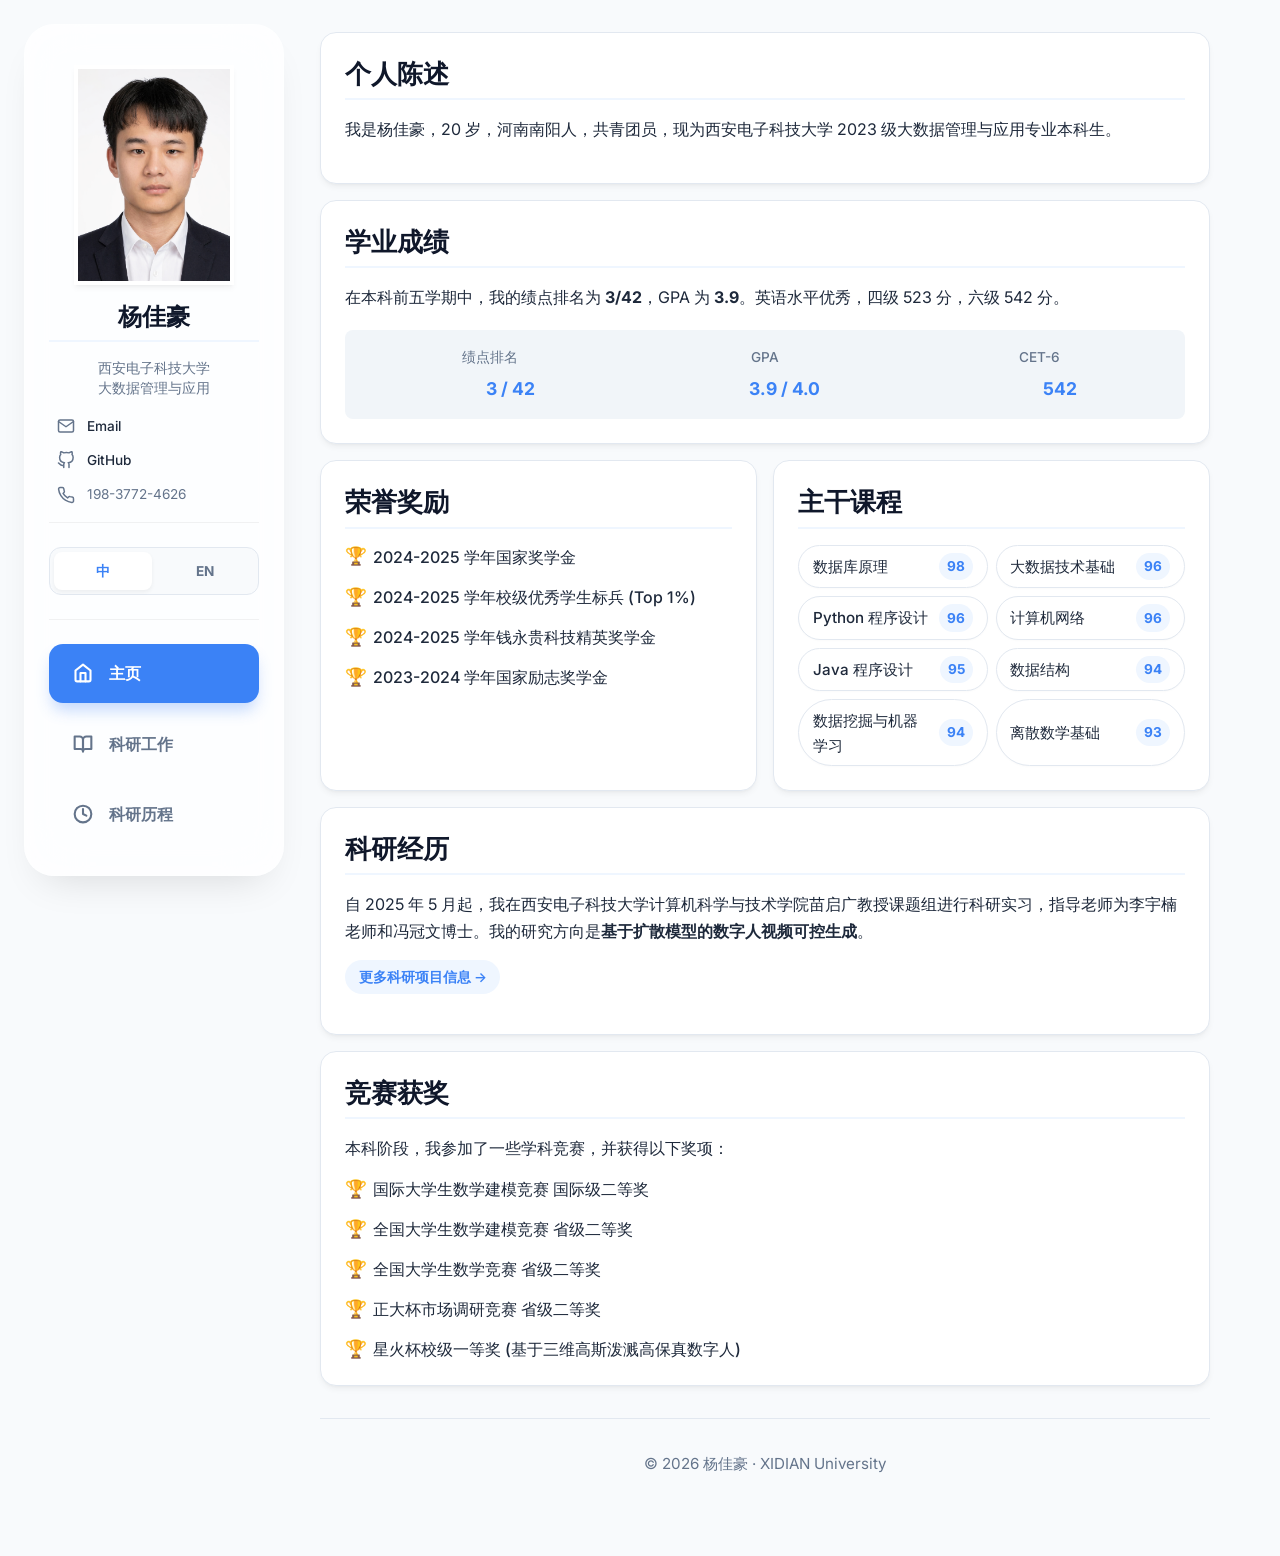
==== commit 58367e9f: "Tighten layout spacing and remove redundant research text" ====
--- a/index.html
+++ b/index.html
@@ -1,5 +1,6 @@
 <!DOCTYPE html>
 <html lang="zh-CN">
+
 <head>
   <meta charset="UTF-8">
   <meta name="viewport" content="width=device-width, initial-scale=1.0">
@@ -12,6 +13,7 @@
   <link href="https://fonts.googleapis.com/css2?family=Inter:wght@400;500;600;700;800&display=swap" rel="stylesheet">
   <link rel="stylesheet" href="assets/css/style.css?v=1.1">
 </head>
+
 <body>
   <div class="page">
     <header class="site-header">
@@ -28,18 +30,32 @@
             <span lang="zh-CN">西安电子科技大学<br>大数据管理与应用</span>
             <span lang="en">XIDIAN University<br>Big Data Management and Application</span>
           </div>
-          
+
           <ul class="sidebar-contact">
             <li>
-              <svg viewBox="0 0 24 24" fill="none" stroke="currentColor" stroke-width="2" stroke-linecap="round" stroke-linejoin="round"><path d="M4 4h16c1.1 0 2 .9 2 2v12c0 1.1-.9 2-2 2H4c-1.1 0-2-.9-2-2V6c0-1.1.9-2 2-2z"></path><polyline points="22,6 12,13 2,6"></polyline></svg>
+              <svg viewBox="0 0 24 24" fill="none" stroke="currentColor" stroke-width="2" stroke-linecap="round"
+                stroke-linejoin="round">
+                <path d="M4 4h16c1.1 0 2 .9 2 2v12c0 1.1-.9 2-2 2H4c-1.1 0-2-.9-2-2V6c0-1.1.9-2 2-2z"></path>
+                <polyline points="22,6 12,13 2,6"></polyline>
+              </svg>
               <a href="mailto:jhyang2369@stu.xidian.edu.cn">Email</a>
             </li>
             <li>
-              <svg viewBox="0 0 24 24" fill="none" stroke="currentColor" stroke-width="2" stroke-linecap="round" stroke-linejoin="round"><path d="M9 19c-5 1.5-5-2.5-7-3m14 6v-3.87a3.37 3.37 0 0 0-.94-2.61c3.14-.35 6.44-1.54 6.44-7A5.44 5.44 0 0 0 20 4.77 5.07 5.07 0 0 0 19.91 1S18.73.65 16 2.48a13.38 13.38 0 0 0-7 0C6.27.65 5.09 1 5.09 1A5.07 5.07 0 0 0 5 4.77a5.44 5.44 0 0 0-1.5 3.78c0 5.42 3.3 6.61 6.44 7A3.37 3.37 0 0 0 9 18.13V22"></path></svg>
+              <svg viewBox="0 0 24 24" fill="none" stroke="currentColor" stroke-width="2" stroke-linecap="round"
+                stroke-linejoin="round">
+                <path
+                  d="M9 19c-5 1.5-5-2.5-7-3m14 6v-3.87a3.37 3.37 0 0 0-.94-2.61c3.14-.35 6.44-1.54 6.44-7A5.44 5.44 0 0 0 20 4.77 5.07 5.07 0 0 0 19.91 1S18.73.65 16 2.48a13.38 13.38 0 0 0-7 0C6.27.65 5.09 1 5.09 1A5.07 5.07 0 0 0 5 4.77a5.44 5.44 0 0 0-1.5 3.78c0 5.42 3.3 6.61 6.44 7A3.37 3.37 0 0 0 9 18.13V22">
+                </path>
+              </svg>
               <a href="https://github.com/Seeeeeeeeeeeea" target="_blank">GitHub</a>
             </li>
             <li>
-              <svg viewBox="0 0 24 24" fill="none" stroke="currentColor" stroke-width="2" stroke-linecap="round" stroke-linejoin="round"><path d="M22 16.92v3a2 2 0 0 1-2.18 2 19.79 19.79 0 0 1-8.63-3.07 19.5 19.5 0 0 1-6-6 19.79 19.79 0 0 1-3.07-8.67A2 2 0 0 1 4.11 2h3a2 2 0 0 1 2 1.72 12.81 12.81 0 0 0 .62 2.81 2 2 0 0 1-.45 2.11L8.09 9.91a16 16 0 0 0 6 6l1.27-1.27a2 2 0 0 1 2.11-.45 12.84 12.84 0 0 0 2.81.62A2 2 0 0 1 22 16.92z"></path></svg>
+              <svg viewBox="0 0 24 24" fill="none" stroke="currentColor" stroke-width="2" stroke-linecap="round"
+                stroke-linejoin="round">
+                <path
+                  d="M22 16.92v3a2 2 0 0 1-2.18 2 19.79 19.79 0 0 1-8.63-3.07 19.5 19.5 0 0 1-6-6 19.79 19.79 0 0 1-3.07-8.67A2 2 0 0 1 4.11 2h3a2 2 0 0 1 2 1.72 12.81 12.81 0 0 0 .62 2.81 2 2 0 0 1-.45 2.11L8.09 9.91a16 16 0 0 0 6 6l1.27-1.27a2 2 0 0 1 2.11-.45 12.84 12.84 0 0 0 2.81.62A2 2 0 0 1 22 16.92z">
+                </path>
+              </svg>
               <span>198-3772-4626</span>
             </li>
           </ul>
@@ -62,19 +78,31 @@
         <ul class="nav-menu" id="primary-menu">
           <li>
             <a href="index.html" aria-current="page">
-              <svg viewBox="0 0 24 24" fill="none" stroke="currentColor" stroke-width="2" stroke-linecap="round" stroke-linejoin="round"><path d="M3 9l9-7 9 7v11a2 2 0 0 1-2 2H5a2 2 0 0 1-2-2z"></path><polyline points="9 22 9 12 15 12 15 22"></polyline></svg>
+              <svg viewBox="0 0 24 24" fill="none" stroke="currentColor" stroke-width="2" stroke-linecap="round"
+                stroke-linejoin="round">
+                <path d="M3 9l9-7 9 7v11a2 2 0 0 1-2 2H5a2 2 0 0 1-2-2z"></path>
+                <polyline points="9 22 9 12 15 12 15 22"></polyline>
+              </svg>
               <span lang="zh-CN">主页</span><span lang="en">Home</span>
             </a>
           </li>
           <li>
             <a href="research.html">
-              <svg viewBox="0 0 24 24" fill="none" stroke="currentColor" stroke-width="2" stroke-linecap="round" stroke-linejoin="round"><path d="M2 3h6a4 4 0 0 1 4 4v14a3 3 0 0 0-3-3H2z"></path><path d="M22 3h-6a4 4 0 0 0-4 4v14a3 3 0 0 1 3-3h7z"></path></svg>
+              <svg viewBox="0 0 24 24" fill="none" stroke="currentColor" stroke-width="2" stroke-linecap="round"
+                stroke-linejoin="round">
+                <path d="M2 3h6a4 4 0 0 1 4 4v14a3 3 0 0 0-3-3H2z"></path>
+                <path d="M22 3h-6a4 4 0 0 0-4 4v14a3 3 0 0 1 3-3h7z"></path>
+              </svg>
               <span lang="zh-CN">科研工作</span><span lang="en">Research</span>
             </a>
           </li>
           <li>
             <a href="journey.html">
-              <svg viewBox="0 0 24 24" fill="none" stroke="currentColor" stroke-width="2" stroke-linecap="round" stroke-linejoin="round"><circle cx="12" cy="12" r="10"></circle><polyline points="12 6 12 12 16 14"></polyline></svg>
+              <svg viewBox="0 0 24 24" fill="none" stroke="currentColor" stroke-width="2" stroke-linecap="round"
+                stroke-linejoin="round">
+                <circle cx="12" cy="12" r="10"></circle>
+                <polyline points="12 6 12 12 16 14"></polyline>
+              </svg>
               <span lang="zh-CN">科研历程</span><span lang="en">Journey</span>
             </a>
           </li>
@@ -85,33 +113,49 @@
     <main>
       <!-- Statement / Intro -->
       <section class="card">
-        <h2 lang="zh-CN">个人陈述 (Personal Statement)</h2>
+        <h2 lang="zh-CN">个人陈述</h2>
         <h2 lang="en">Personal Statement</h2>
-        
+
         <div lang="zh-CN">
           <p>我是杨佳豪，20 岁，河南南阳人，共青团员，现为西安电子科技大学 2023 级大数据管理与应用专业本科生。</p>
         </div>
         <div lang="en">
-          <p>I am Jiahao Yang, a 20-year-old student from Nanyang, Henan, and a proud member of the Communist Youth League. I am currently an undergraduate student in the Class of 2023, majoring in Big Data Management and Application at XIDIAN University.</p>
+          <p>I am Jiahao Yang, a 20-year-old student from Nanyang, Henan, and a proud member of the Communist Youth
+            League. I am currently an undergraduate student in the Class of 2023, majoring in Big Data Management and
+            Application at XIDIAN University.</p>
         </div>
       </section>
 
       <!-- Academic Performance -->
       <section class="card">
-        <h2 lang="zh-CN">学业成绩 (Academic Performance)</h2>
+        <h2 lang="zh-CN">学业成绩</h2>
         <h2 lang="en">Academic Performance</h2>
 
         <div lang="zh-CN">
           <p>在本科前五学期中，我的绩点排名为 <strong>3/42</strong>，GPA 为 <strong>3.9</strong>。英语水平优秀，四级 523 分，六级 542 分。</p>
         </div>
         <div lang="en">
-          <p>During my first five semesters, I ranked <strong>3rd out of 42</strong> students in my major, with a GPA of <strong>3.9</strong>. I have demonstrated strong English proficiency with scores of 523 in CET-4 and 542 in CET-6.</p>
+          <p>During my first five semesters, I ranked <strong>3rd out of 42</strong> students in my major, with a GPA of
+            <strong>3.9</strong>. I have demonstrated strong English proficiency with scores of 523 in CET-4 and 542 in
+            CET-6.</p>
         </div>
 
         <dl class="metric-list">
-          <div><dt lang="zh-CN">绩点排名</dt><dt lang="en">Ranking</dt><dd>3 / 42</dd></div>
-          <div><dt lang="zh-CN">GPA</dt><dt lang="en">GPA</dt><dd>3.9 / 4.0</dd></div>
-          <div><dt lang="zh-CN">CET-6</dt><dt lang="en">CET-6</dt><dd>542</dd></div>
+          <div>
+            <dt lang="zh-CN">绩点排名</dt>
+            <dt lang="en">Ranking</dt>
+            <dd>3 / 42</dd>
+          </div>
+          <div>
+            <dt lang="zh-CN">GPA</dt>
+            <dt lang="en">GPA</dt>
+            <dd>3.9 / 4.0</dd>
+          </div>
+          <div>
+            <dt lang="zh-CN">CET-6</dt>
+            <dt lang="en">CET-6</dt>
+            <dd>542</dd>
+          </div>
         </dl>
       </section>
 
@@ -145,14 +189,21 @@
           <h2 lang="zh-CN">主干课程</h2>
           <h2 lang="en">Core Courses</h2>
           <ul class="highlight-tags" style="display: grid; grid-template-columns: 1fr 1fr; gap: 0.5rem;">
-            <li><span lang="zh-CN">数据库原理</span><span lang="en">Principles of Database Systems</span> <span class="score">98</span></li>
-            <li><span lang="zh-CN">大数据技术基础</span><span lang="en">Fundamentals of Big Data Technology</span> <span class="score">96</span></li>
-            <li><span lang="zh-CN">Python 程序设计</span><span lang="en">Python Programming</span> <span class="score">96</span></li>
-            <li><span lang="zh-CN">计算机网络</span><span lang="en">Computer Networks</span> <span class="score">96</span></li>
-            <li><span lang="zh-CN">Java 程序设计</span><span lang="en">Java Programming</span> <span class="score">95</span></li>
+            <li><span lang="zh-CN">数据库原理</span><span lang="en">Principles of Database Systems</span> <span
+                class="score">98</span></li>
+            <li><span lang="zh-CN">大数据技术基础</span><span lang="en">Fundamentals of Big Data Technology</span> <span
+                class="score">96</span></li>
+            <li><span lang="zh-CN">Python 程序设计</span><span lang="en">Python Programming</span> <span
+                class="score">96</span></li>
+            <li><span lang="zh-CN">计算机网络</span><span lang="en">Computer Networks</span> <span class="score">96</span>
+            </li>
+            <li><span lang="zh-CN">Java 程序设计</span><span lang="en">Java Programming</span> <span class="score">95</span>
+            </li>
             <li><span lang="zh-CN">数据结构</span><span lang="en">Data Structures</span> <span class="score">94</span></li>
-            <li><span lang="zh-CN">数据挖掘与机器学习</span><span lang="en">Data Mining and Machine Learning</span> <span class="score">94</span></li>
-            <li><span lang="zh-CN">离散数学基础</span><span lang="en">Fundamentals of Discrete Mathematics</span> <span class="score">93</span></li>
+            <li><span lang="zh-CN">数据挖掘与机器学习</span><span lang="en">Data Mining and Machine Learning</span> <span
+                class="score">94</span></li>
+            <li><span lang="zh-CN">离散数学基础</span><span lang="en">Fundamentals of Discrete Mathematics</span> <span
+                class="score">93</span></li>
           </ul>
         </section>
       </div>
@@ -162,11 +213,15 @@
         <h2 lang="zh-CN">科研经历</h2>
         <h2 lang="en">Research Experience</h2>
         <div lang="zh-CN">
-          <p>自 2025 年 5 月起，我在西安电子科技大学计算机科学与技术学院苗启广教授课题组进行科研实习，指导老师为李宇楠老师和冯冠文博士。我的研究方向是<strong>基于扩散模型的数字人视频可控生成</strong>。</p>
+          <p>自 2025 年 5 月起，我在西安电子科技大学计算机科学与技术学院苗启广教授课题组进行科研实习，指导老师为李宇楠老师和冯冠文博士。我的研究方向是<strong>基于扩散模型的数字人视频可控生成</strong>。
+          </p>
           <a href="research.html" class="badge">更多科研项目信息 →</a>
         </div>
         <div lang="en">
-          <p>Since May 2025, I have been conducting research as an intern in Professor Qiguang Miao's research group at the School of Computer Science and Technology, XIDIAN University. Under the guidance of Mr. Yunan Li and Dr. Guanwen Feng, my research focuses on <strong>controllable digital human video generation based on diffusion models</strong>.</p>
+          <p>Since May 2025, I have been conducting research as an intern in Professor Qiguang Miao's research group at
+            the School of Computer Science and Technology, XIDIAN University. Under the guidance of Mr. Yunan Li and Dr.
+            Guanwen Feng, my research focuses on <strong>controllable digital human video generation based on diffusion
+              models</strong>.</p>
           <a href="research.html" class="badge">More Research Projects →</a>
         </div>
       </section>
@@ -179,7 +234,8 @@
           <p>本科阶段，我参加了一些学科竞赛，并获得以下奖项：</p>
         </div>
         <div lang="en">
-          <p>During my undergraduate studies, I have participated in several academic competitions and received the following awards:</p>
+          <p>During my undergraduate studies, I have participated in several academic competitions and received the
+            following awards:</p>
         </div>
         <ul class="icon-list">
           <li>
@@ -207,10 +263,12 @@
     </main>
 
     <footer class="site-footer">
-      <p>&copy; <span id="current-year">2026</span> <span lang="zh-CN">杨佳豪</span><span lang="en">Jiahao Yang</span> · XIDIAN University</p>
+      <p>&copy; <span id="current-year">2026</span> <span lang="zh-CN">杨佳豪</span><span lang="en">Jiahao Yang</span> ·
+        XIDIAN University</p>
     </footer>
   </div>
 
   <script src="assets/js/main.js"></script>
 </body>
+
 </html>
--- a/assets/css/style.css
+++ b/assets/css/style.css
@@ -102,7 +102,7 @@
 }
 
 h1 { font-size: 2.25rem; letter-spacing: -0.02em; }
-h2 { font-size: 1.6rem; margin-bottom: 1.5rem; border-bottom: 2px solid var(--color-accent-light); padding-bottom: 0.5rem; display: inline-block; width: 100%; }
+h2 { font-size: 1.6rem; margin-bottom: 1rem; border-bottom: 2px solid var(--color-accent-light); padding-bottom: 0.5rem; display: inline-block; width: 100%; }
 h3 { font-size: 1.25rem; color: var(--color-accent); margin-bottom: 1rem; }
 
 p { margin: 0 0 1rem; }
@@ -137,9 +137,9 @@
   background: var(--color-paper);
   border: 1px solid var(--color-border);
   border-radius: var(--radius);
-  padding: 2rem;
+  padding: 1.5rem;
   box-shadow: var(--shadow);
-  margin-bottom: 1.5rem;
+  margin-bottom: 1rem;
   transition: var(--transition);
   animation: fadeIn 0.6s ease-out both;
 }
@@ -184,7 +184,7 @@
   overflow-y: auto;
   scrollbar-width: none;
   -ms-overflow-style: none;
-  gap: 2rem;
+  gap: 1.5rem;
 }
 
 .navbar::-webkit-scrollbar {
@@ -364,9 +364,9 @@
 .grid-layout {
   display: grid;
   grid-template-columns: repeat(auto-fit, minmax(400px, 1fr));
-  gap: 1.5rem;
+  gap: 1rem;
   align-items: stretch;
-  margin-bottom: 1.5rem;
+  margin-bottom: 1rem;
 }
 
 .grid-layout .card {
@@ -430,7 +430,7 @@
   gap: 1rem;
   margin-top: 1.25rem;
   background: var(--color-soft);
-  padding: 1.25rem;
+  padding: 1rem;
   border-radius: var(--radius-sm);
 }
 
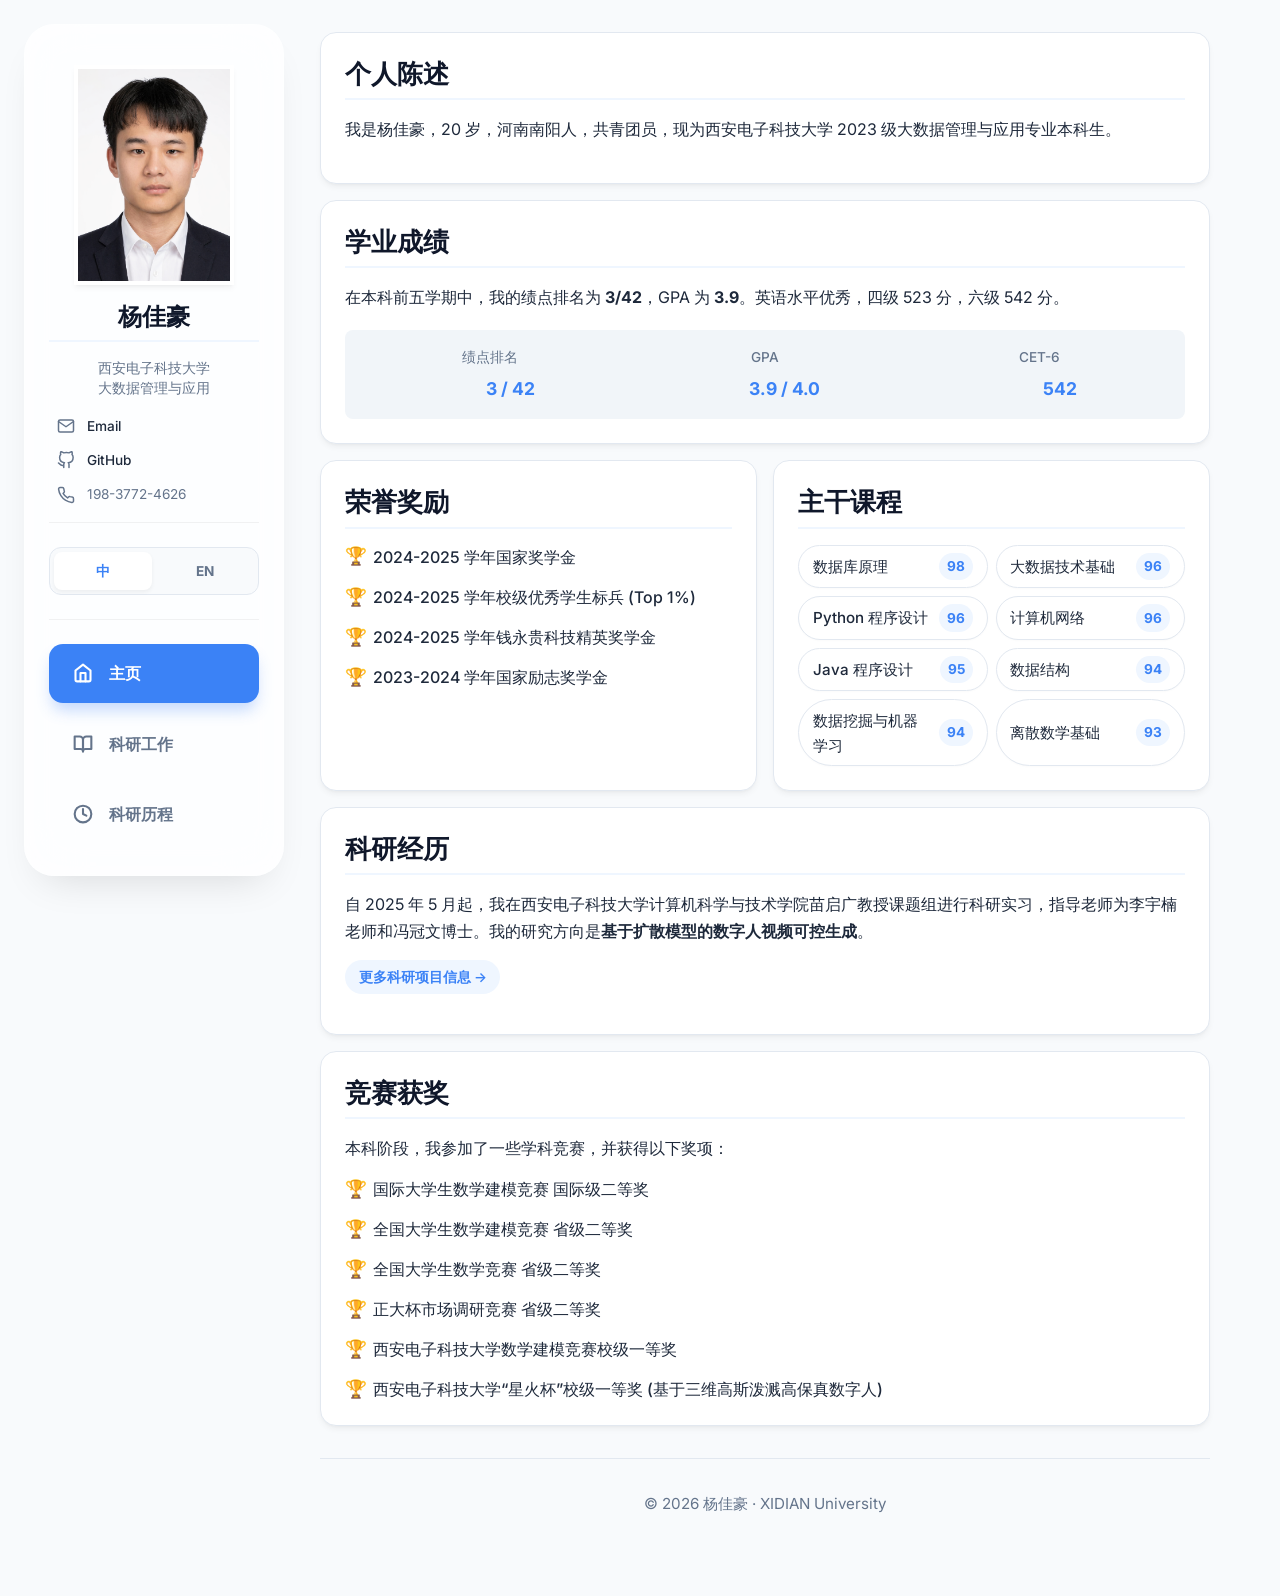
==== commit c60bc48c: "Update awards list with university names and new modeling award" ====
--- a/index.html
+++ b/index.html
@@ -255,8 +255,12 @@
             <span lang="en">"Zhengda Cup" Market Research Competition - Second Prize (Provincial)</span>
           </li>
           <li>
-            <span lang="zh-CN">星火杯校级一等奖 (基于三维高斯泼溅高保真数字人)</span>
-            <span lang="en">"Spark Cup" First Prize (High-fidelity Digital Human based on 3DGS)</span>
+            <span lang="zh-CN">西安电子科技大学数学建模竞赛校级一等奖</span>
+            <span lang="en">XIDIAN University Mathematical Modeling Contest - First Prize</span>
+          </li>
+          <li>
+            <span lang="zh-CN">西安电子科技大学“星火杯”校级一等奖 (基于三维高斯泼溅高保真数字人)</span>
+            <span lang="en">XIDIAN University "Spark Cup" - First Prize (High-fidelity Digital Human based on 3DGS)</span>
           </li>
         </ul>
       </section>
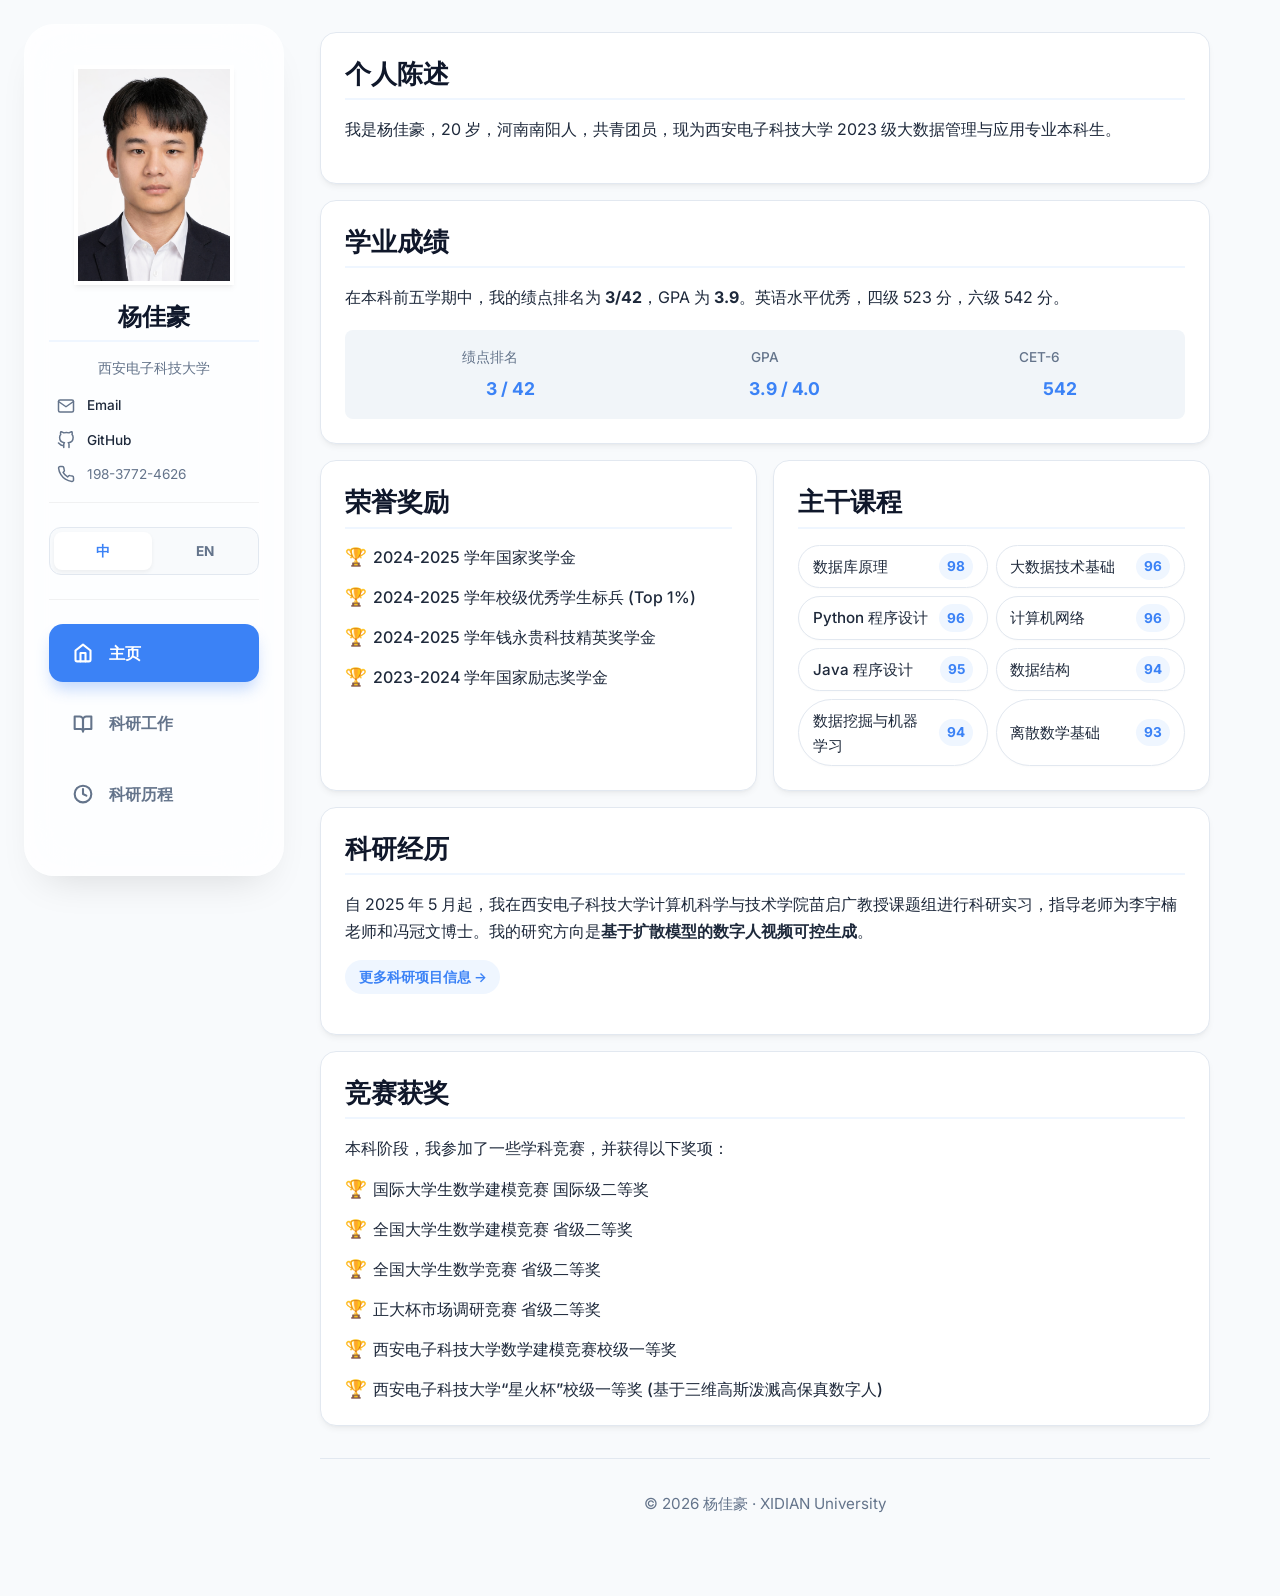
==== commit 960a5212: "Simplify sidebar title by removing major" ====
--- a/index.html
+++ b/index.html
@@ -27,8 +27,8 @@
             <span lang="en">Jiahao Yang</span>
           </h2>
           <div class="sidebar-title">
-            <span lang="zh-CN">西安电子科技大学<br>大数据管理与应用</span>
-            <span lang="en">XIDIAN University<br>Big Data Management and Application</span>
+            <span lang="zh-CN">西安电子科技大学</span>
+            <span lang="en">XIDIAN University</span>
           </div>
 
           <ul class="sidebar-contact">
@@ -137,7 +137,8 @@
         <div lang="en">
           <p>During my first five semesters, I ranked <strong>3rd out of 42</strong> students in my major, with a GPA of
             <strong>3.9</strong>. I have demonstrated strong English proficiency with scores of 523 in CET-4 and 542 in
-            CET-6.</p>
+            CET-6.
+          </p>
         </div>
 
         <dl class="metric-list">
@@ -219,7 +220,7 @@
         </div>
         <div lang="en">
           <p>Since May 2025, I have been conducting research as an intern in Professor Qiguang Miao's research group at
-            the School of Computer Science and Technology, XIDIAN University. Under the guidance of Mr. Yunan Li and Dr.
+            the School of Computer Science and Technology, XIDIAN University. Under the guidance of Assoc. Prof. Yunan Li and Dr.
             Guanwen Feng, my research focuses on <strong>controllable digital human video generation based on diffusion
               models</strong>.</p>
           <a href="research.html" class="badge">More Research Projects →</a>
@@ -260,7 +261,8 @@
           </li>
           <li>
             <span lang="zh-CN">西安电子科技大学“星火杯”校级一等奖 (基于三维高斯泼溅高保真数字人)</span>
-            <span lang="en">XIDIAN University "Spark Cup" - First Prize (High-fidelity Digital Human based on 3DGS)</span>
+            <span lang="en">XIDIAN University "Spark Cup" - First Prize (High-fidelity Digital Human based on
+              3DGS)</span>
           </li>
         </ul>
       </section>
--- a/assets/css/style.css
+++ b/assets/css/style.css
@@ -20,7 +20,12 @@
 
 /* Language Switching */
 [lang="en"], [lang="en-US"] { display: none !important; }
-body.lang-en [lang="en"], body.lang-en [lang="en-US"] { display: initial !important; }
+body.lang-en [lang="en"], body.lang-en [lang="en-US"] { display: block !important; }
+body.lang-en span[lang="en"], 
+body.lang-en a[lang="en"], 
+body.lang-en strong[lang="en"], 
+body.lang-en em[lang="en"], 
+body.lang-en time[lang="en"] { display: inline-block !important; }
 body.lang-en [lang="zh-CN"] { display: none !important; }
 
 /* Global SVG defaults */
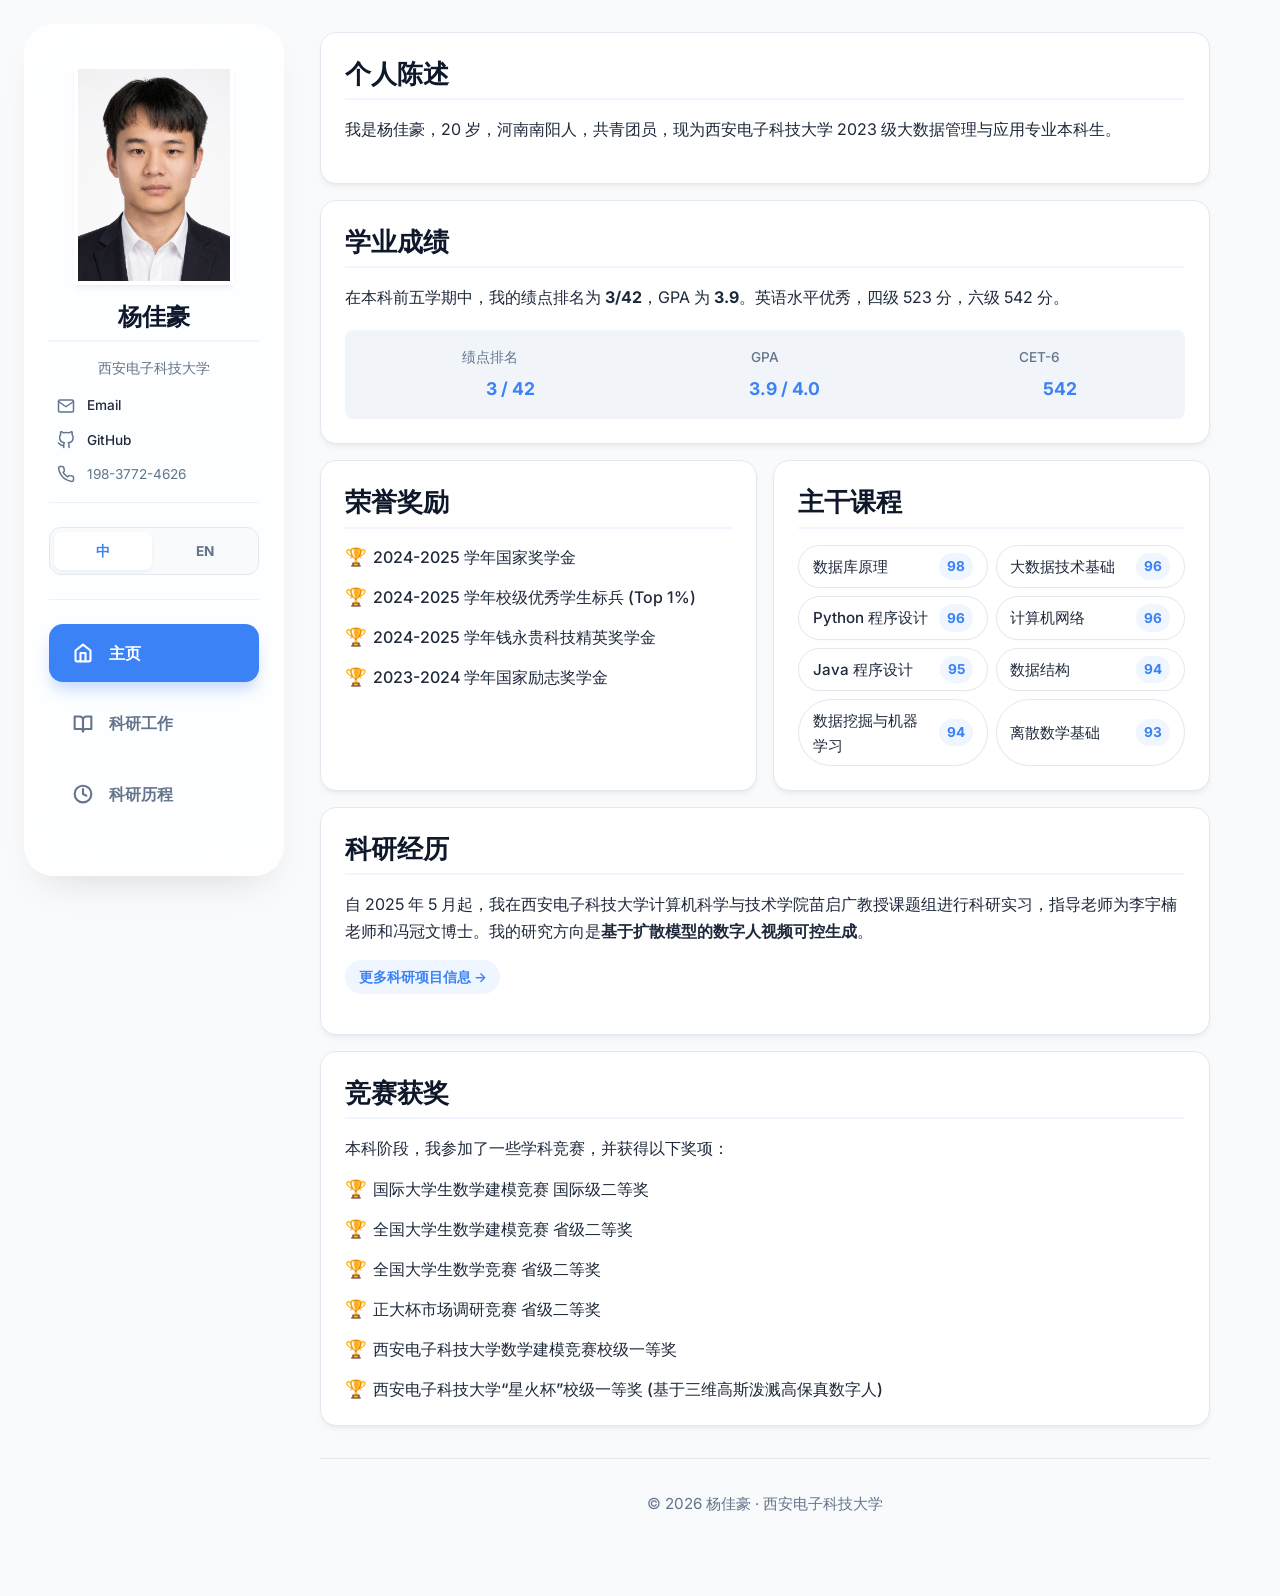
==== commit 0cd11e20: "Pure bilingual footer (no mixed languages)" ====
--- a/index.html
+++ b/index.html
@@ -269,8 +269,10 @@
     </main>
 
     <footer class="site-footer">
-      <p>&copy; <span id="current-year">2026</span> <span lang="zh-CN">杨佳豪</span><span lang="en">Jiahao Yang</span> ·
-        XIDIAN University</p>
+      <p>&copy; <span id="current-year">2026</span> 
+        <span lang="zh-CN">杨佳豪 · 西安电子科技大学</span>
+        <span lang="en">Jiahao Yang · XIDIAN University</span>
+      </p>
     </footer>
   </div>
 
